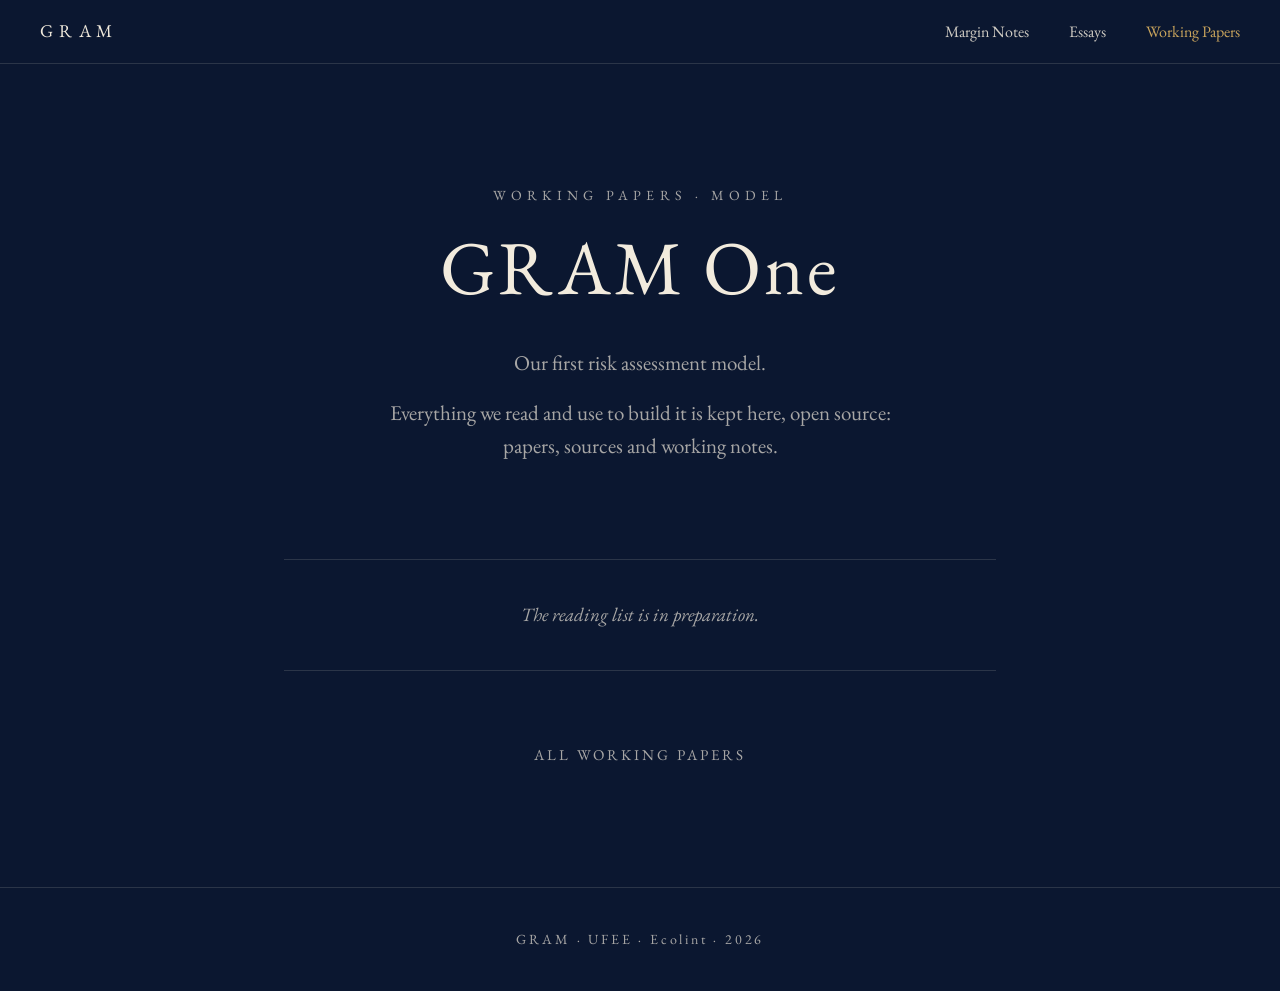
==== gram-one.html @ 77e458f7 "Add Note 1 (financial statements) and the GRAM One folder Co-Authored-By: Claude Opus 5.5 <noreply@a" ====
<!DOCTYPE html>
<html lang="en">
<head>
<meta charset="UTF-8">
<meta name="viewport" content="width=device-width, initial-scale=1.0">
<title>GRAM One — GRAM</title>
<meta name="description" content="GRAM One: the first risk assessment model from GRAM at Ecolint, and the open-source reading behind it.">
<link rel="preconnect" href="https://fonts.googleapis.com">
<link rel="preconnect" href="https://fonts.gstatic.com" crossorigin>
<link href="https://fonts.googleapis.com/css2?family=EB+Garamond:ital,wght@0,400;0,500;1,400&display=swap" rel="stylesheet">
<link rel="stylesheet" href="research.css">
</head>
<body>

<header class="bar">
  <a href="./" class="mark">GRAM</a>
  <nav>
    <a href="margin-notes.html">Margin Notes</a>
    <a href="essays.html">Essays</a>
    <a href="working-papers.html" aria-current="page">Working Papers</a>
  </nav>
</header>

<main>
  <p class="kicker">Working Papers · Model</p>
  <h1 class="page-title">GRAM One</h1>
  <p class="intro">Our first risk assessment model.</p>
  <p class="intro">Everything we read and use to build it is kept here, open source: papers, sources and working notes.</p>

  <ul class="entries">
    <!--
      To add an item: copy this block above the others (newest first).
      For a page on the site, link to papers/gram-one/short-name.html;
      for outside reading, link straight to the source.

      <li>
        <a href="https://example.com">
          <span class="meta">Reading · Author, Year</span>
          <span class="title">Title</span>
          <span class="summary">One sentence on why it matters for GRAM One.</span>
        </a>
      </li>

      Delete the "empty" line below once the first item is up.
    -->
    <li class="empty">The reading list is in preparation.</li>
  </ul>

  <a class="back" href="working-papers.html">All Working Papers</a>
</main>

<footer>
  GRAM · UFEE · Ecolint · <span id="year"></span>
</footer>

<script>
  document.getElementById('year').textContent = new Date().getFullYear();
</script>
</body>
</html>
---- research.css ----
/* Shared styles for the research pages (lists and articles).
   The home page keeps its own styles inline. */

:root {
  --navy: #0B1730;
  --ivory: #F2EBDD;
  --gold: #C9A45C;
  --line: rgba(242, 235, 221, 0.14);
  --muted: rgba(242, 235, 221, 0.68);
  --bar: 64px;
}

*, *::before, *::after { box-sizing: border-box; margin: 0; padding: 0; }

html { -webkit-text-size-adjust: 100%; }

body {
  background: var(--navy);
  color: var(--ivory);
  font-family: "EB Garamond", Garamond, "Times New Roman", serif;
  font-size: 19px;
  line-height: 1.6;
  -webkit-font-smoothing: antialiased;
  overflow-x: hidden;
  min-height: 100vh;
  display: flex;
  flex-direction: column;
}

a { color: inherit; text-decoration: none; }

::selection { background: var(--gold); color: var(--navy); }

/* Top bar */
.bar {
  position: fixed;
  inset: 0 0 auto 0;
  height: var(--bar);
  display: flex;
  align-items: center;
  justify-content: space-between;
  padding: 0 40px;
  background: var(--navy);
  border-bottom: 1px solid var(--line);
  z-index: 10;
}
.bar .mark { font-size: 18px; letter-spacing: 0.32em; }
.bar nav { display: flex; gap: 40px; }
.bar nav a {
  font-size: 16px;
  opacity: 0.85;
  transition: opacity 200ms ease, color 200ms ease;
}
.bar nav a:hover { opacity: 1; color: var(--gold); }
.bar nav a[aria-current] { color: var(--gold); opacity: 1; }

main {
  flex: 1;
  width: 100%;
  max-width: 760px;
  margin: 0 auto;
  padding: calc(var(--bar) + 120px) 24px 120px;
}

/* List pages */
.kicker {
  font-size: 14px;
  letter-spacing: 0.36em;
  text-transform: uppercase;
  color: var(--muted);
  text-align: center;
}
.page-title {
  margin-top: 20px;
  font-weight: 400;
  font-size: clamp(48px, 8vw, 76px);
  line-height: 1.1;
  letter-spacing: 0.04em;
  text-align: center;
}
.intro {
  max-width: 560px;
  margin: 36px auto 0;
  text-align: center;
  font-size: 21px;
  color: var(--muted);
}
.intro + .intro { margin-top: 16px; }
.byline-page {
  margin-top: 16px;
  text-align: center;
  font-style: italic;
  color: var(--muted);
}

.entries {
  list-style: none;
  margin-top: 96px;
  border-top: 1px solid var(--line);
}
.entries a {
  display: block;
  padding: 32px 0;
  border-bottom: 1px solid var(--line);
}
.entries .meta {
  display: block;
  font-size: 13px;
  letter-spacing: 0.2em;
  text-transform: uppercase;
  color: var(--muted);
  margin-bottom: 6px;
}
.entries .title {
  display: block;
  font-size: 26px;
  line-height: 1.3;
  transition: color 250ms ease;
}
.entries .summary { display: block; color: var(--muted); margin-top: 6px; }
.entries a:hover .title,
.entries a:focus-visible .title { color: var(--gold); }
.entries a:focus-visible { outline: none; }

.empty {
  padding: 40px 0;
  border-bottom: 1px solid var(--line);
  text-align: center;
  font-style: italic;
  color: var(--muted);
}

/* Article pages */
article {
  max-width: 640px;
  margin: 0 auto;
}
article header { text-align: center; margin-bottom: 72px; }
article h1 {
  margin-top: 20px;
  font-weight: 400;
  font-size: clamp(38px, 6vw, 56px);
  line-height: 1.15;
}
article .byline {
  margin-top: 24px;
  font-style: italic;
  color: var(--muted);
}
.body { font-size: 20px; line-height: 1.75; }
.body > * + * { margin-top: 1.1em; }
.body .lede { font-size: 23px; line-height: 1.6; }
.body h2 {
  margin-top: 2.2em;
  font-weight: 400;
  font-size: 15px;
  letter-spacing: 0.3em;
  text-transform: uppercase;
}
.body h3 { margin-top: 1.8em; font-weight: 500; font-size: 22px; }
.body a { border-bottom: 1px solid var(--gold); }
.body a:hover { color: var(--gold); }
.body ul, .body ol { padding-left: 1.3em; }
.body li + li { margin-top: 0.4em; }
.body li > ul { margin-top: 0.4em; list-style: circle; }
.body blockquote {
  margin: 1.8em 0;
  padding-left: 24px;
  border-left: 1px solid var(--gold);
  font-style: italic;
}
.body .formula {
  margin: 1.6em 0;
  text-align: center;
  font-style: italic;
  font-size: 22px;
}
.body table {
  width: 100%;
  border-collapse: collapse;
  font-size: 17px;
  margin: 1.6em 0;
}
.body th, .body td {
  padding: 10px 8px;
  border-bottom: 1px solid var(--line);
  text-align: left;
}
.body th {
  font-weight: 400;
  font-size: 13px;
  letter-spacing: 0.16em;
  text-transform: uppercase;
  color: var(--muted);
}
.body img { max-width: 100%; height: auto; display: block; margin: 0 auto; }
.body figcaption {
  margin-top: 10px;
  font-size: 15px;
  font-style: italic;
  color: var(--muted);
  text-align: center;
}
.sources {
  margin-top: 72px;
  padding-top: 32px;
  border-top: 1px solid var(--line);
  font-size: 16px;
  color: var(--muted);
}
.sources h2 {
  font-weight: 400;
  font-size: 13px;
  letter-spacing: 0.3em;
  text-transform: uppercase;
  margin-bottom: 12px;
}
.sources ol { padding-left: 1.3em; }
.back {
  display: block;
  margin-top: 72px;
  text-align: center;
  font-size: 15px;
  letter-spacing: 0.2em;
  text-transform: uppercase;
  color: var(--muted);
  transition: color 200ms ease;
}
.back:hover { color: var(--gold); }

footer {
  border-top: 1px solid var(--line);
  padding: 40px 24px;
  text-align: center;
  font-size: 14px;
  letter-spacing: 0.2em;
  color: var(--muted);
}

@media (max-width: 720px) {
  body { font-size: 18px; }
  .bar { padding: 0 16px; --bar: 56px; height: 56px; }
  .bar .mark { font-size: 15px; letter-spacing: 0.24em; }
  .bar nav { gap: 14px; }
  .bar nav a { font-size: 13px; }
  main { padding: calc(56px + 80px) 16px 88px; }
  .entries { margin-top: 72px; }
  article header { margin-bottom: 56px; }
  .body { font-size: 19px; }
  .body .lede { font-size: 21px; }
}

@media (max-width: 360px) {
  .bar .mark { display: none; }
  .bar { justify-content: center; }
}
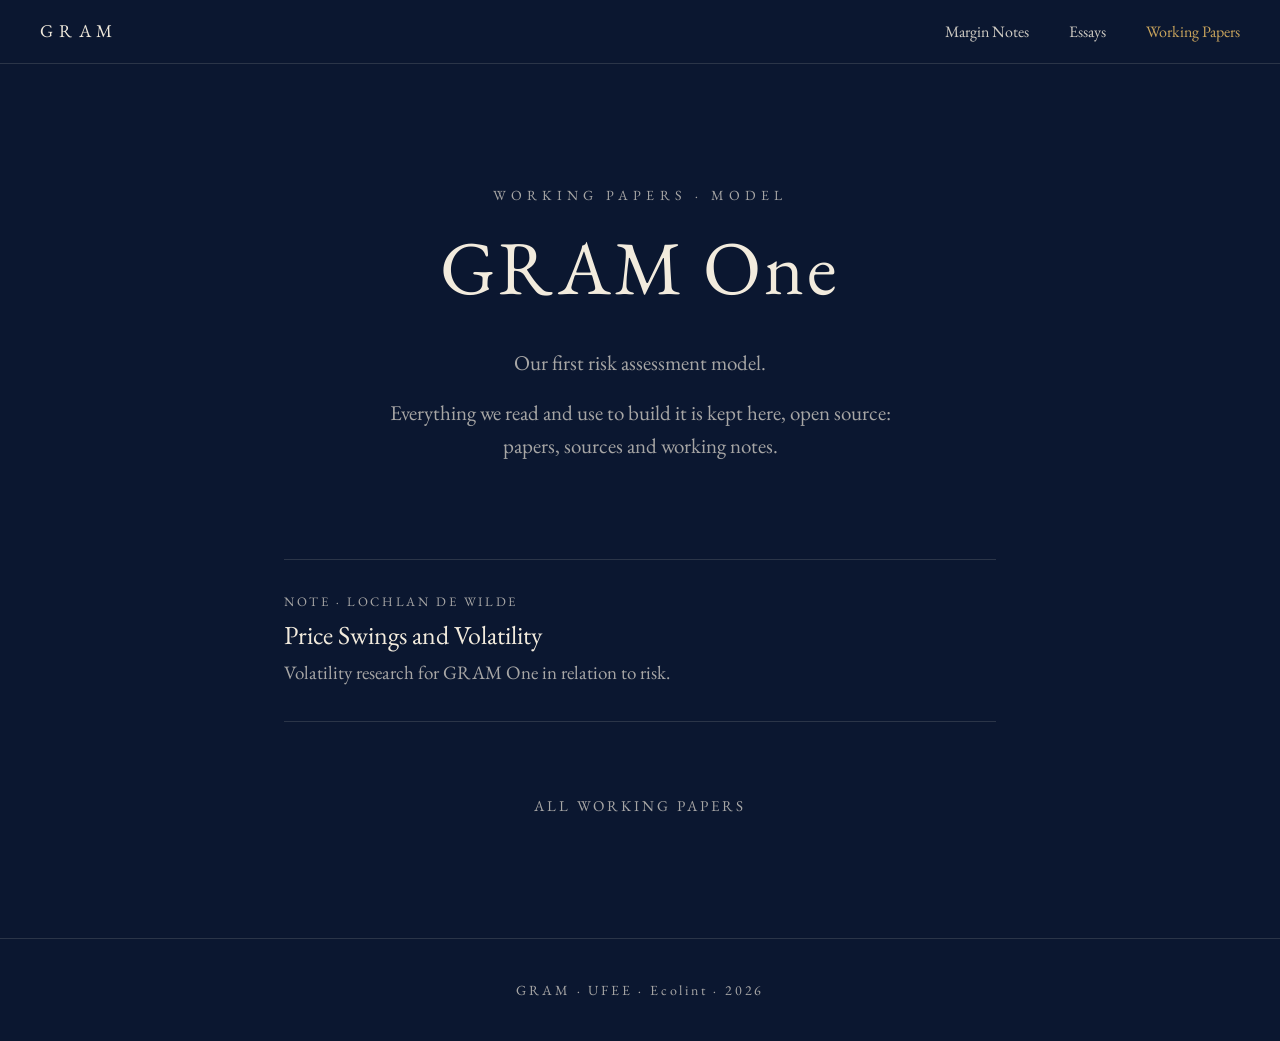
==== commit 3a4704f2: "Add Note 2 (price swings and volatility); subtler bylines Co-Authored-By: Claude Opus 5.5 <noreply@a" ====
--- a/gram-one.html
+++ b/gram-one.html
@@ -43,7 +43,13 @@
 
       Delete the "empty" line below once the first item is up.
     -->
-    <li class="empty">The reading list is in preparation.</li>
+    <li>
+      <a href="notes/price-swings-and-volatility.html">
+        <span class="meta">Note · Lochlan de Wilde</span>
+        <span class="title">Price Swings and Volatility</span>
+        <span class="summary">Volatility research for GRAM One in relation to risk.</span>
+      </a>
+    </li>
   </ul>
 
   <a class="back" href="working-papers.html">All Working Papers</a>
--- a/research.css
+++ b/research.css
@@ -86,12 +86,6 @@
   color: var(--muted);
 }
 .intro + .intro { margin-top: 16px; }
-.byline-page {
-  margin-top: 16px;
-  text-align: center;
-  font-style: italic;
-  color: var(--muted);
-}
 
 .entries {
   list-style: none;
@@ -143,9 +137,11 @@
   line-height: 1.15;
 }
 article .byline {
-  margin-top: 24px;
-  font-style: italic;
-  color: var(--muted);
+  margin-top: 20px;
+  font-size: 15px;
+  font-style: italic;
+  color: var(--muted);
+  opacity: 0.85;
 }
 .body { font-size: 20px; line-height: 1.75; }
 .body > * + * { margin-top: 1.1em; }
@@ -169,6 +165,17 @@
   border-left: 1px solid var(--gold);
   font-style: italic;
 }
+.body .frac {
+  display: inline-flex;
+  flex-direction: column;
+  vertical-align: middle;
+  text-align: center;
+  margin-left: 6px;
+}
+.body .frac > span { padding: 0 6px; }
+.body .frac > span + span { border-top: 1px solid var(--ivory); }
+.body sub { font-size: 0.7em; }
+.body .terms { list-style: none; padding-left: 0; text-align: center; }
 .body .formula {
   margin: 1.6em 0;
   text-align: center;
